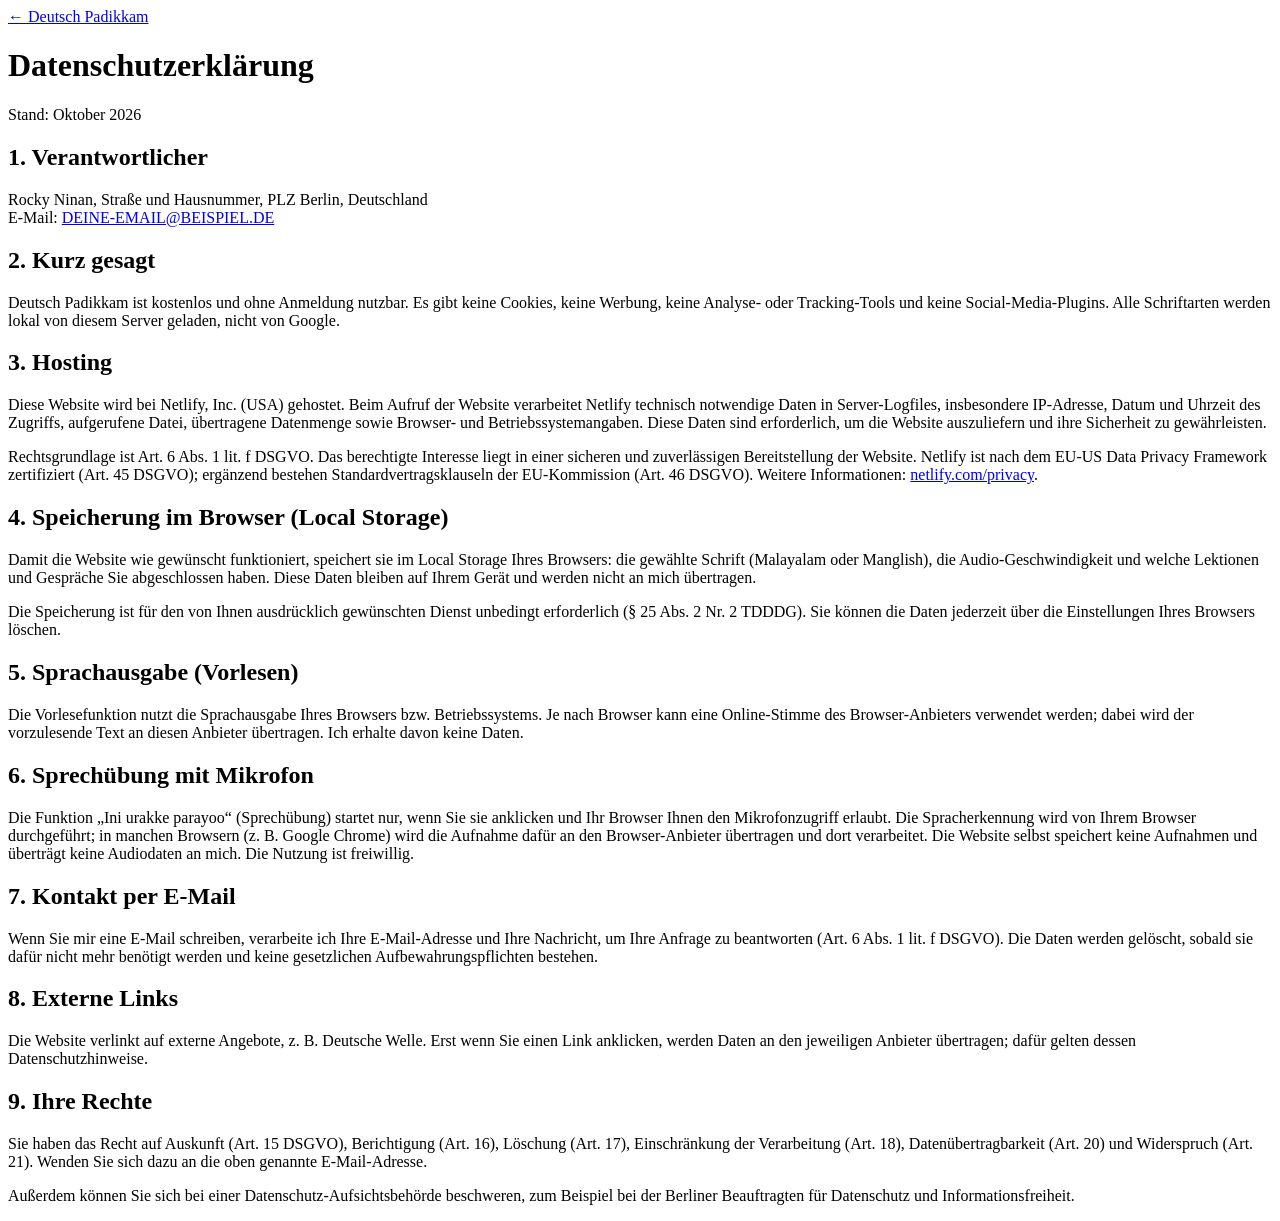
==== datenschutz.html @ d3b68c51 "Add files via upload" ====
<!DOCTYPE html>
<html lang="de">
<head>
<meta charset="utf-8">
<meta name="viewport" content="width=device-width, initial-scale=1, viewport-fit=cover">
<title>Datenschutzerklärung · Deutsch Padikkam</title>
<meta name="robots" content="noindex">
<link rel="icon" href="favicon.svg" type="image/svg+xml">
<link rel="stylesheet" href="legal.css">
</head>
<body><main>
<a class="back" href="./">← Deutsch Padikkam</a>
<h1>Datenschutzerklärung</h1>
<p class="small">Stand: Oktober 2026</p>

<h2>1. Verantwortlicher</h2>
<p>Rocky Ninan, <span class="fill">Straße und Hausnummer</span>, <span class="fill">PLZ</span> Berlin, Deutschland<br>
E-Mail: <a href="mailto:DEINE-EMAIL@BEISPIEL.DE">DEINE-EMAIL@BEISPIEL.DE</a></p>

<h2>2. Kurz gesagt</h2>
<p>Deutsch Padikkam ist kostenlos und ohne Anmeldung nutzbar. Es gibt keine Cookies, keine Werbung, keine Analyse- oder Tracking-Tools und keine Social-Media-Plugins. Alle Schriftarten werden lokal von diesem Server geladen, nicht von Google.</p>

<h2>3. Hosting</h2>
<p>Diese Website wird bei Netlify, Inc. (USA) gehostet. Beim Aufruf der Website verarbeitet Netlify technisch notwendige Daten in Server-Logfiles, insbesondere IP-Adresse, Datum und Uhrzeit des Zugriffs, aufgerufene Datei, übertragene Datenmenge sowie Browser- und Betriebssystemangaben. Diese Daten sind erforderlich, um die Website auszuliefern und ihre Sicherheit zu gewährleisten.</p>
<p>Rechtsgrundlage ist Art. 6 Abs. 1 lit. f DSGVO. Das berechtigte Interesse liegt in einer sicheren und zuverlässigen Bereitstellung der Website. Netlify ist nach dem EU-US Data Privacy Framework zertifiziert (Art. 45 DSGVO); ergänzend bestehen Standardvertragsklauseln der EU-Kommission (Art. 46 DSGVO). Weitere Informationen: <a href="https://www.netlify.com/privacy/" rel="noopener">netlify.com/privacy</a>.</p>

<h2>4. Speicherung im Browser (Local Storage)</h2>
<p>Damit die Website wie gewünscht funktioniert, speichert sie im Local Storage Ihres Browsers: die gewählte Schrift (Malayalam oder Manglish), die Audio-Geschwindigkeit und welche Lektionen und Gespräche Sie abgeschlossen haben. Diese Daten bleiben auf Ihrem Gerät und werden nicht an mich übertragen.</p>
<p>Die Speicherung ist für den von Ihnen ausdrücklich gewünschten Dienst unbedingt erforderlich (§ 25 Abs. 2 Nr. 2 TDDDG). Sie können die Daten jederzeit über die Einstellungen Ihres Browsers löschen.</p>

<h2>5. Sprachausgabe (Vorlesen)</h2>
<p>Die Vorlesefunktion nutzt die Sprachausgabe Ihres Browsers bzw. Betriebssystems. Je nach Browser kann eine Online-Stimme des Browser-Anbieters verwendet werden; dabei wird der vorzulesende Text an diesen Anbieter übertragen. Ich erhalte davon keine Daten.</p>

<h2>6. Sprechübung mit Mikrofon</h2>
<p>Die Funktion „Ini urakke parayoo“ (Sprechübung) startet nur, wenn Sie sie anklicken und Ihr Browser Ihnen den Mikrofonzugriff erlaubt. Die Spracherkennung wird von Ihrem Browser durchgeführt; in manchen Browsern (z. B. Google Chrome) wird die Aufnahme dafür an den Browser-Anbieter übertragen und dort verarbeitet. Die Website selbst speichert keine Aufnahmen und überträgt keine Audiodaten an mich. Die Nutzung ist freiwillig.</p>

<h2>7. Kontakt per E-Mail</h2>
<p>Wenn Sie mir eine E-Mail schreiben, verarbeite ich Ihre E-Mail-Adresse und Ihre Nachricht, um Ihre Anfrage zu beantworten (Art. 6 Abs. 1 lit. f DSGVO). Die Daten werden gelöscht, sobald sie dafür nicht mehr benötigt werden und keine gesetzlichen Aufbewahrungspflichten bestehen.</p>

<h2>8. Externe Links</h2>
<p>Die Website verlinkt auf externe Angebote, z. B. Deutsche Welle. Erst wenn Sie einen Link anklicken, werden Daten an den jeweiligen Anbieter übertragen; dafür gelten dessen Datenschutzhinweise.</p>

<h2>9. Ihre Rechte</h2>
<p>Sie haben das Recht auf Auskunft (Art. 15 DSGVO), Berichtigung (Art. 16), Löschung (Art. 17), Einschränkung der Verarbeitung (Art. 18), Datenübertragbarkeit (Art. 20) und Widerspruch (Art. 21). Wenden Sie sich dazu an die oben genannte E-Mail-Adresse.</p>
<p>Außerdem können Sie sich bei einer Datenschutz-Aufsichtsbehörde beschweren, zum Beispiel bei der Berliner Beauftragten für Datenschutz und Informationsfreiheit.</p>
</main></body></html>
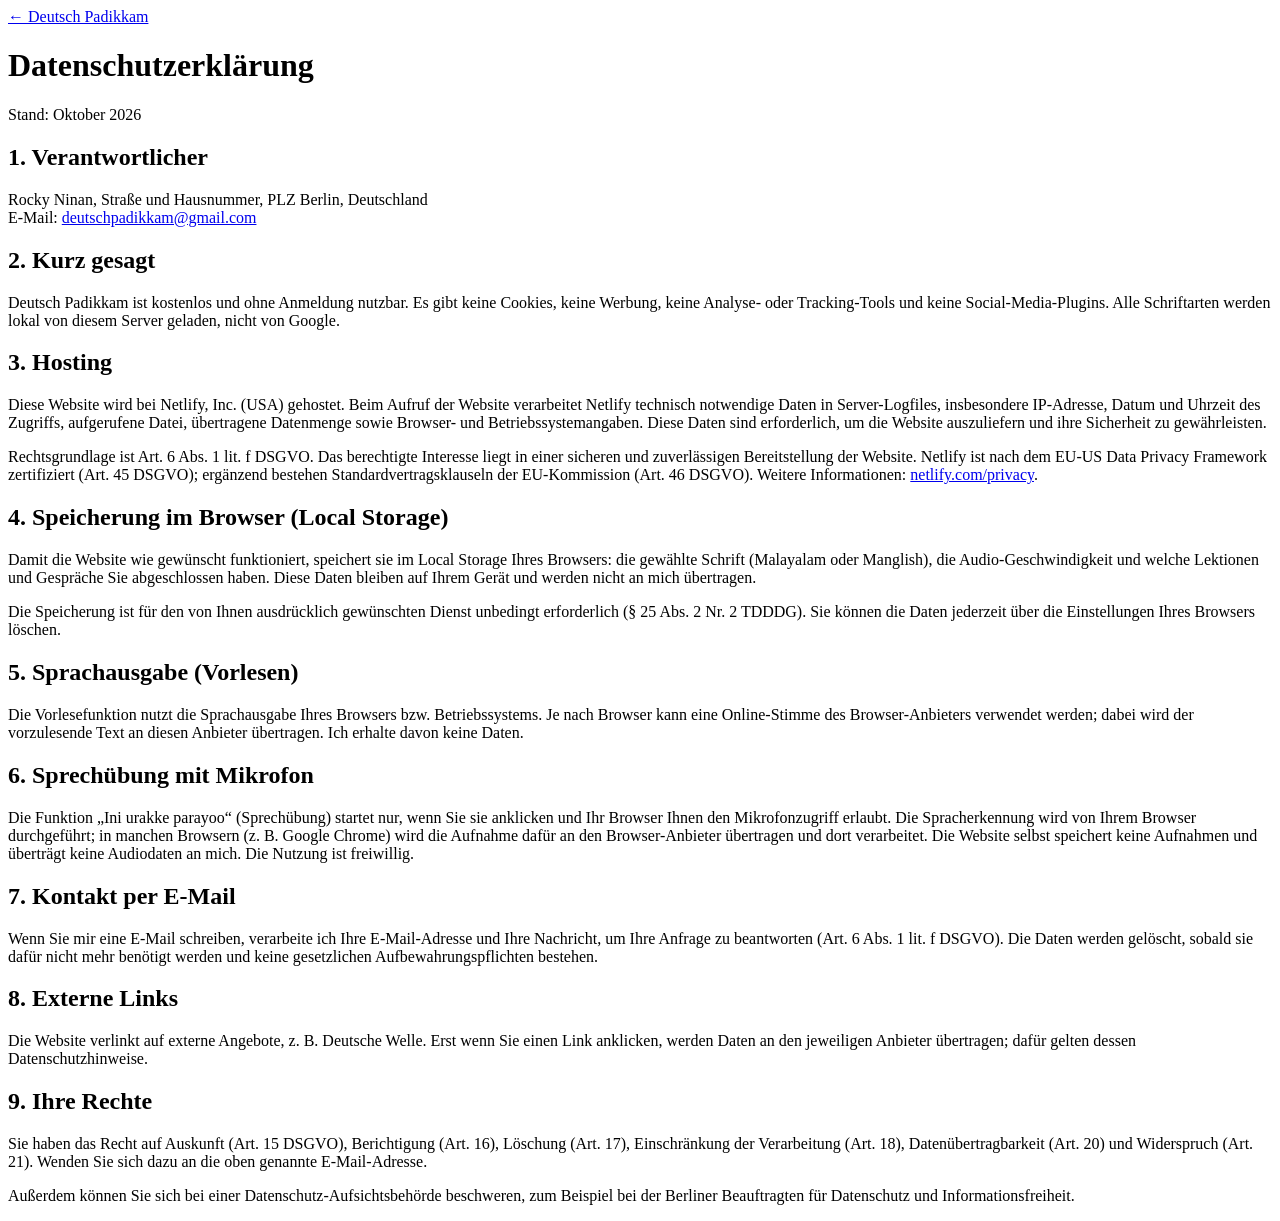
==== commit 5f341f89: "Update datenschutz.html" ====
--- a/datenschutz.html
+++ b/datenschutz.html
@@ -15,7 +15,7 @@
 
 <h2>1. Verantwortlicher</h2>
 <p>Rocky Ninan, <span class="fill">Straße und Hausnummer</span>, <span class="fill">PLZ</span> Berlin, Deutschland<br>
-E-Mail: <a href="mailto:DEINE-EMAIL@BEISPIEL.DE">DEINE-EMAIL@BEISPIEL.DE</a></p>
+E-Mail: <a href="mailto:deutschpadikkam@gmail.com">deutschpadikkam@gmail.com</a></p>
 
 <h2>2. Kurz gesagt</h2>
 <p>Deutsch Padikkam ist kostenlos und ohne Anmeldung nutzbar. Es gibt keine Cookies, keine Werbung, keine Analyse- oder Tracking-Tools und keine Social-Media-Plugins. Alle Schriftarten werden lokal von diesem Server geladen, nicht von Google.</p>
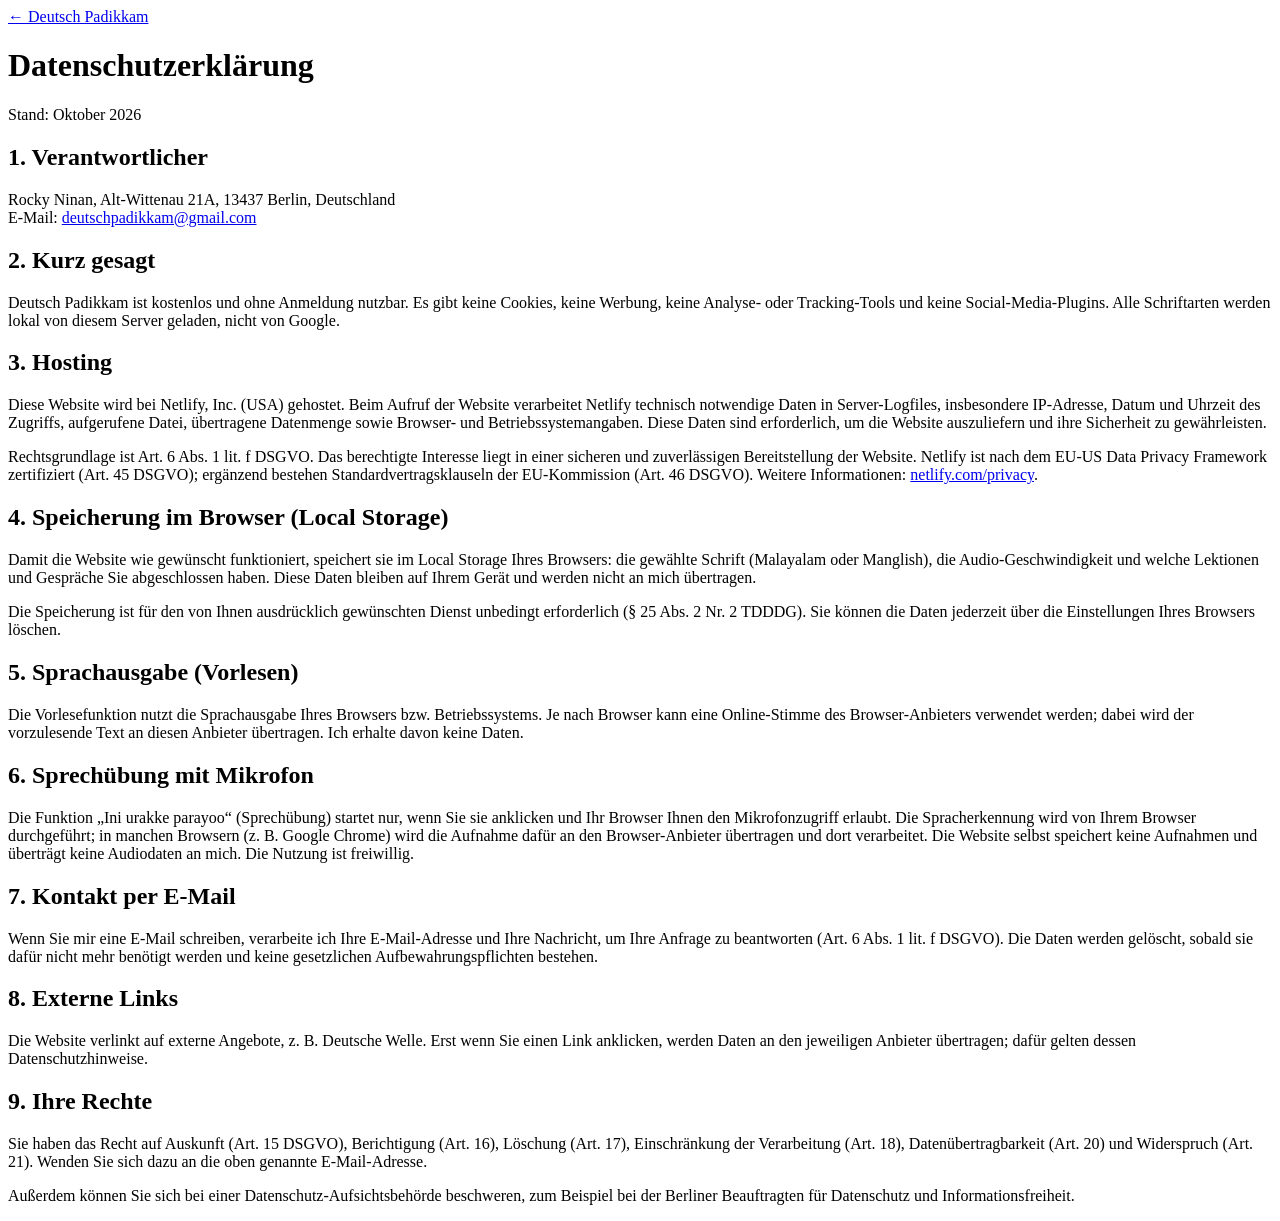
==== commit 03769693: "Update datenschutz.html" ====
--- a/datenschutz.html
+++ b/datenschutz.html
@@ -14,7 +14,7 @@
 <p class="small">Stand: Oktober 2026</p>
 
 <h2>1. Verantwortlicher</h2>
-<p>Rocky Ninan, <span class="fill">Straße und Hausnummer</span>, <span class="fill">PLZ</span> Berlin, Deutschland<br>
+<p>Rocky Ninan, <span class="fill">Alt-Wittenau 21A</span>, <span class="fill">13437</span> Berlin, Deutschland<br>
 E-Mail: <a href="mailto:deutschpadikkam@gmail.com">deutschpadikkam@gmail.com</a></p>
 
 <h2>2. Kurz gesagt</h2>
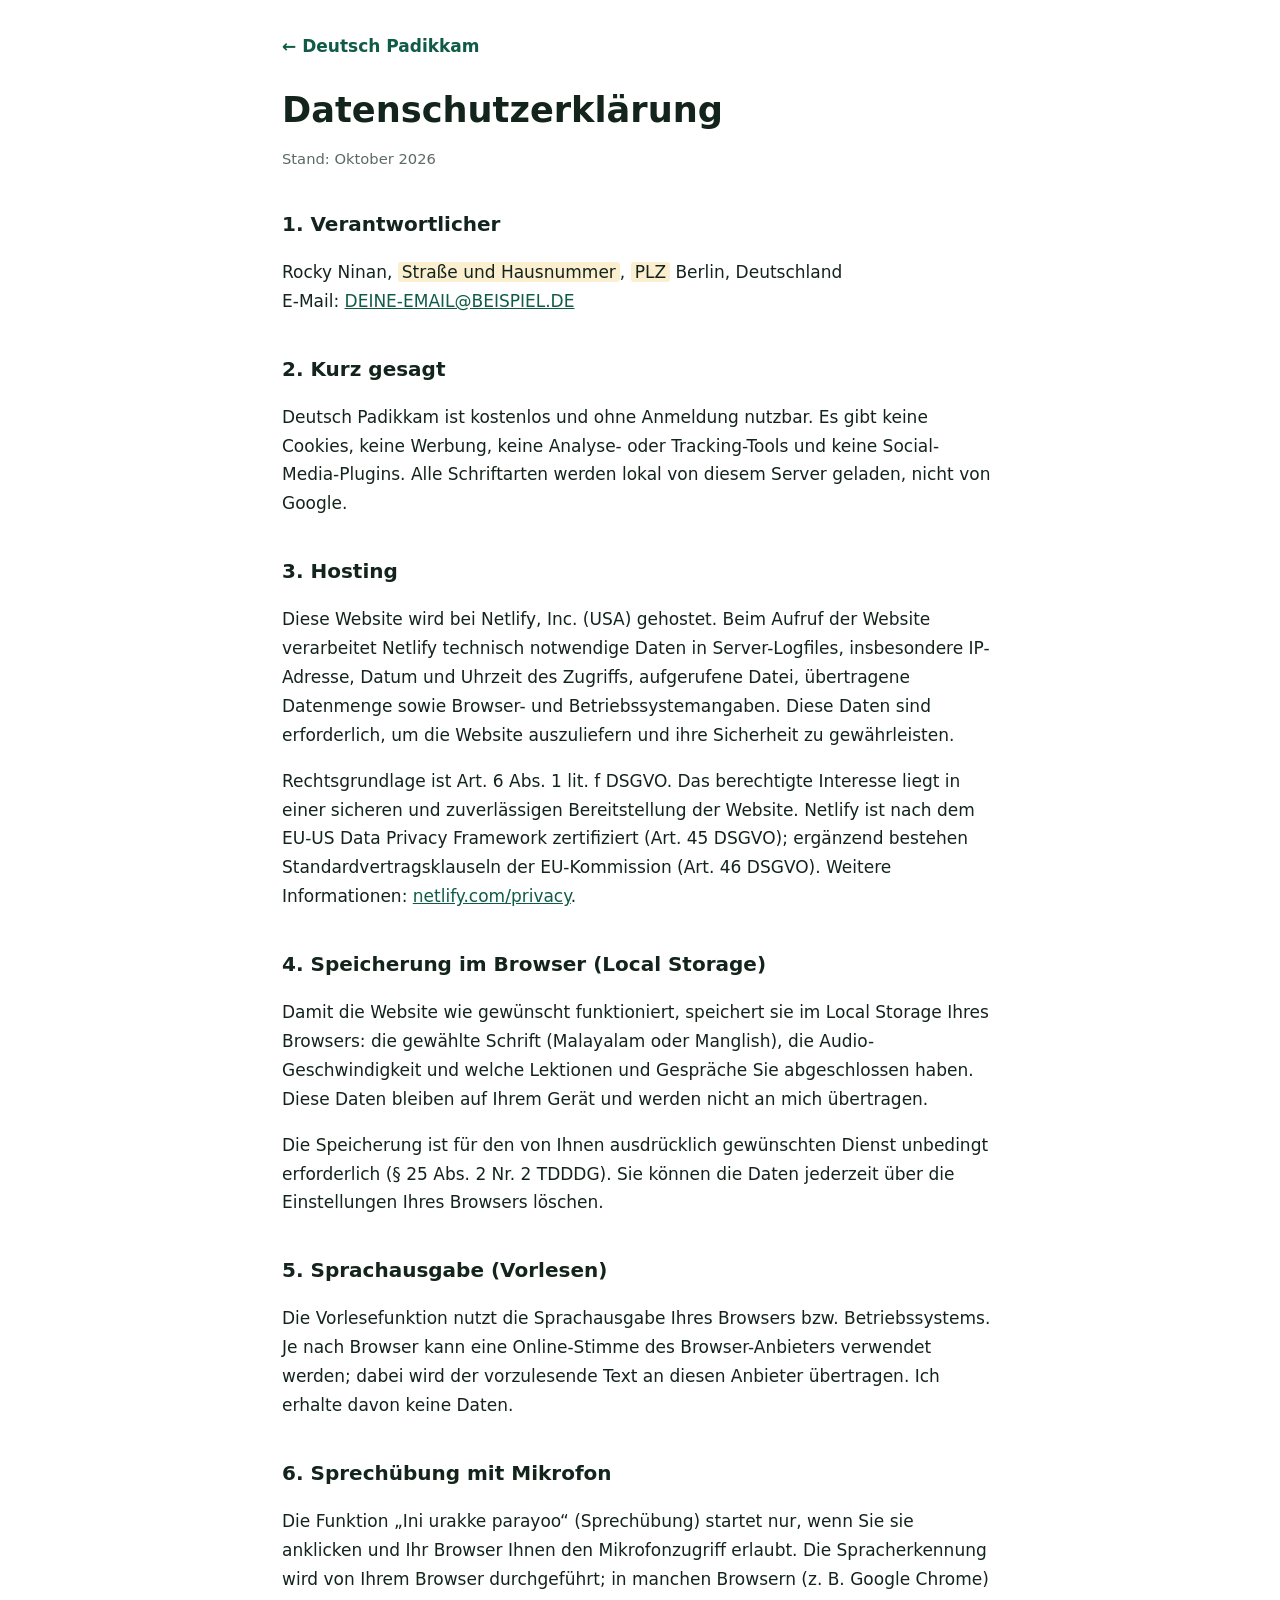
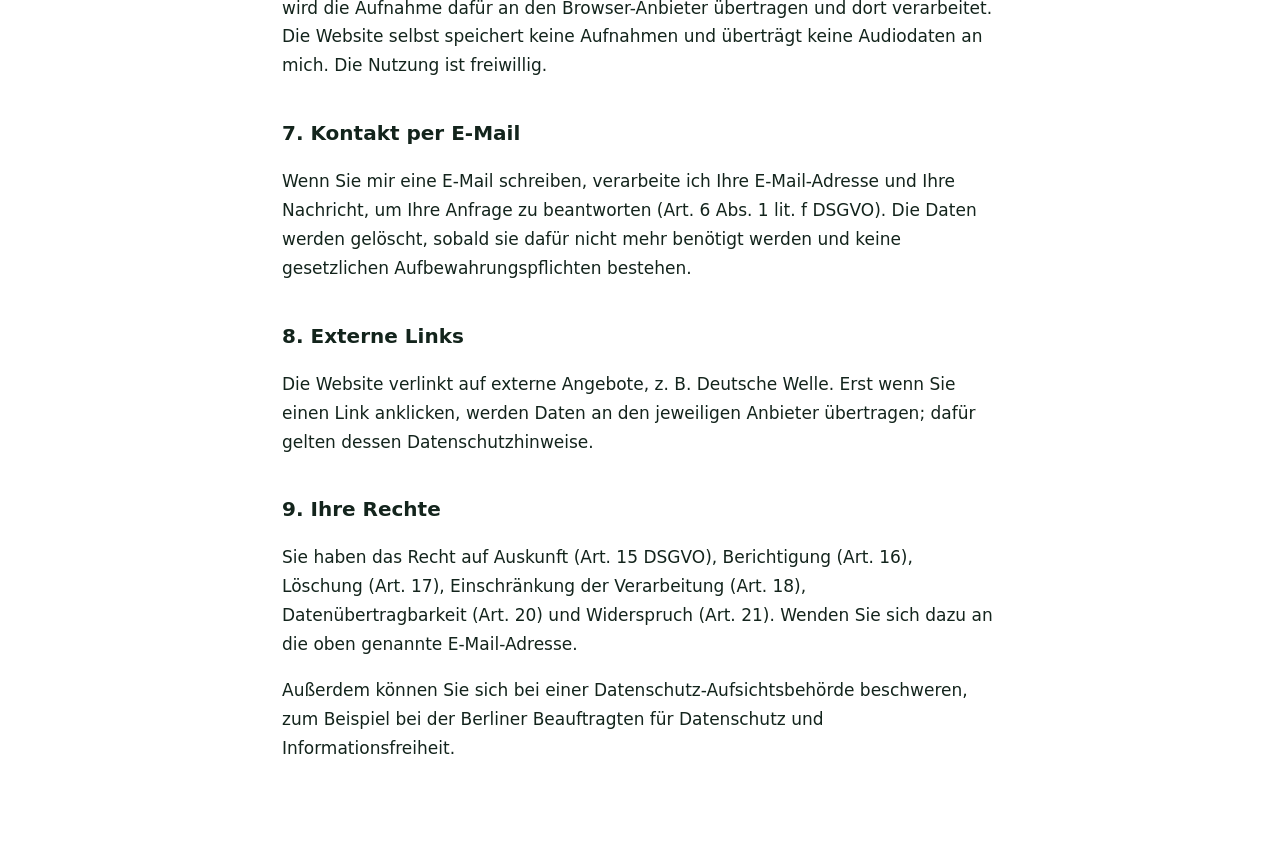
==== commit 3b3a0187: "Add files via upload" ====
--- a/datenschutz.html
+++ b/datenschutz.html
@@ -14,8 +14,8 @@
 <p class="small">Stand: Oktober 2026</p>
 
 <h2>1. Verantwortlicher</h2>
-<p>Rocky Ninan, <span class="fill">Alt-Wittenau 21A</span>, <span class="fill">13437</span> Berlin, Deutschland<br>
-E-Mail: <a href="mailto:deutschpadikkam@gmail.com">deutschpadikkam@gmail.com</a></p>
+<p>Rocky Ninan, <span class="fill">Straße und Hausnummer</span>, <span class="fill">PLZ</span> Berlin, Deutschland<br>
+E-Mail: <a href="mailto:DEINE-EMAIL@BEISPIEL.DE">DEINE-EMAIL@BEISPIEL.DE</a></p>
 
 <h2>2. Kurz gesagt</h2>
 <p>Deutsch Padikkam ist kostenlos und ohne Anmeldung nutzbar. Es gibt keine Cookies, keine Werbung, keine Analyse- oder Tracking-Tools und keine Social-Media-Plugins. Alle Schriftarten werden lokal von diesem Server geladen, nicht von Google.</p>
--- a/legal.css
+++ b/legal.css
@@ -0,0 +1,16 @@
+@font-face{font-family:'Manjari';font-style:normal;font-display:swap;font-weight:400;src:url(fonts/manjari-latin-400-normal.woff2) format('woff2')}
+@font-face{font-family:'Manjari';font-style:normal;font-display:swap;font-weight:700;src:url(fonts/manjari-latin-700-normal.woff2) format('woff2')}
+:root{--bg:#fff;--ink:#13241C;--muted:#5B6B63;--line:#DFE6E1;--green:#0F5B46;--mark:#FBEFD0;color-scheme:light;box-sizing:border-box;padding-top:env(safe-area-inset-top,0px);padding-bottom:env(safe-area-inset-bottom,0px)}
+@media (prefers-color-scheme:dark){:root:not([data-theme="light"]){--bg:#0E1713;--ink:#E8EEEA;--muted:#9FB0A7;--line:#25342D;--green:#3FA584;--mark:#3A2F14;color-scheme:dark}}
+:root[data-theme="dark"]{--bg:#0E1713;--ink:#E8EEEA;--muted:#9FB0A7;--line:#25342D;--green:#3FA584;--mark:#3A2F14;color-scheme:dark}
+*,*::before,*::after{box-sizing:inherit}
+body{margin:0;background:var(--bg);color:var(--ink);font-family:Manjari,system-ui,sans-serif;font-size:1.0625rem;line-height:1.7}
+main{max-width:760px;margin:0 auto;padding:32px 22px 64px}
+a{color:var(--green)}
+h1{font-size:2.2rem;line-height:1.2;margin:28px 0 8px}
+h2{font-size:1.25rem;margin:36px 0 6px}
+p,li{max-width:42em}
+.back{font-weight:700;text-decoration:none}
+.fill{background:var(--mark);padding:0 4px;border-radius:3px}
+.small{color:var(--muted);font-size:.92rem}
+hr{border:0;border-top:1px solid var(--line);margin:32px 0}
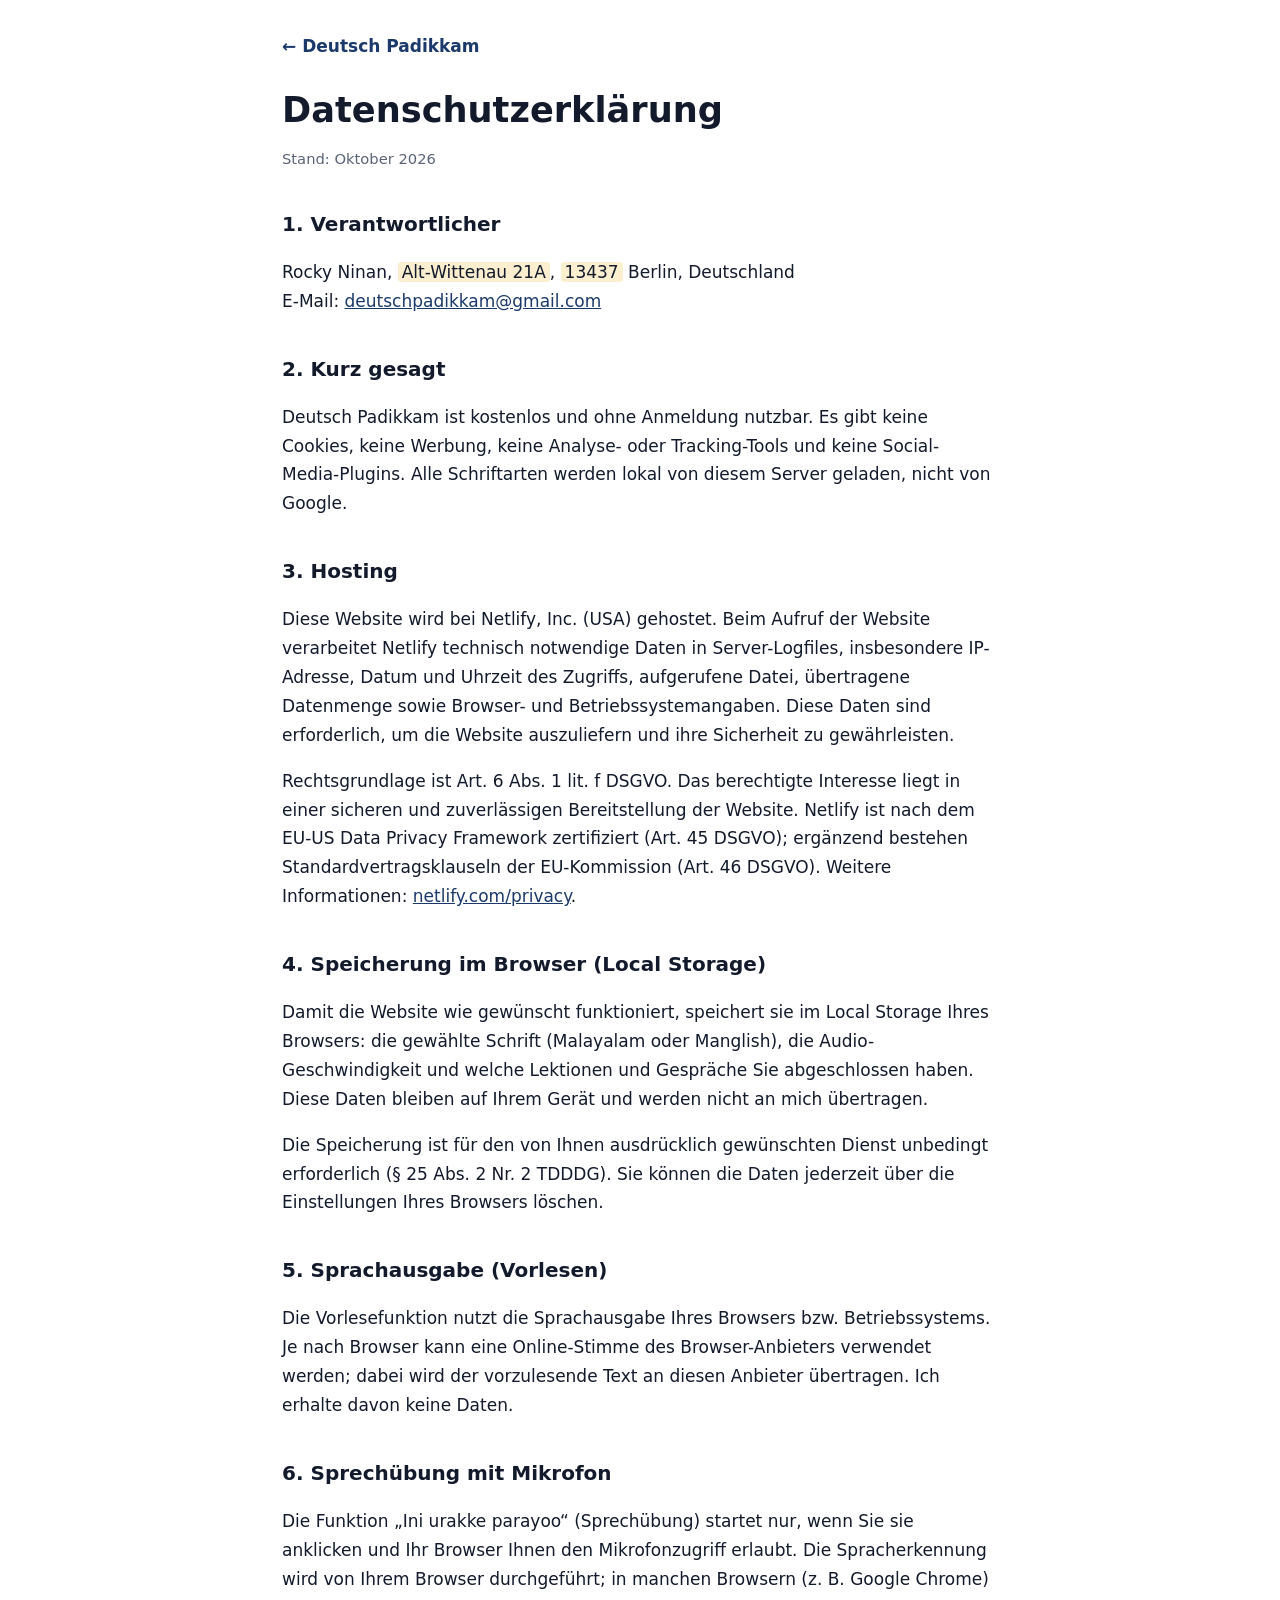
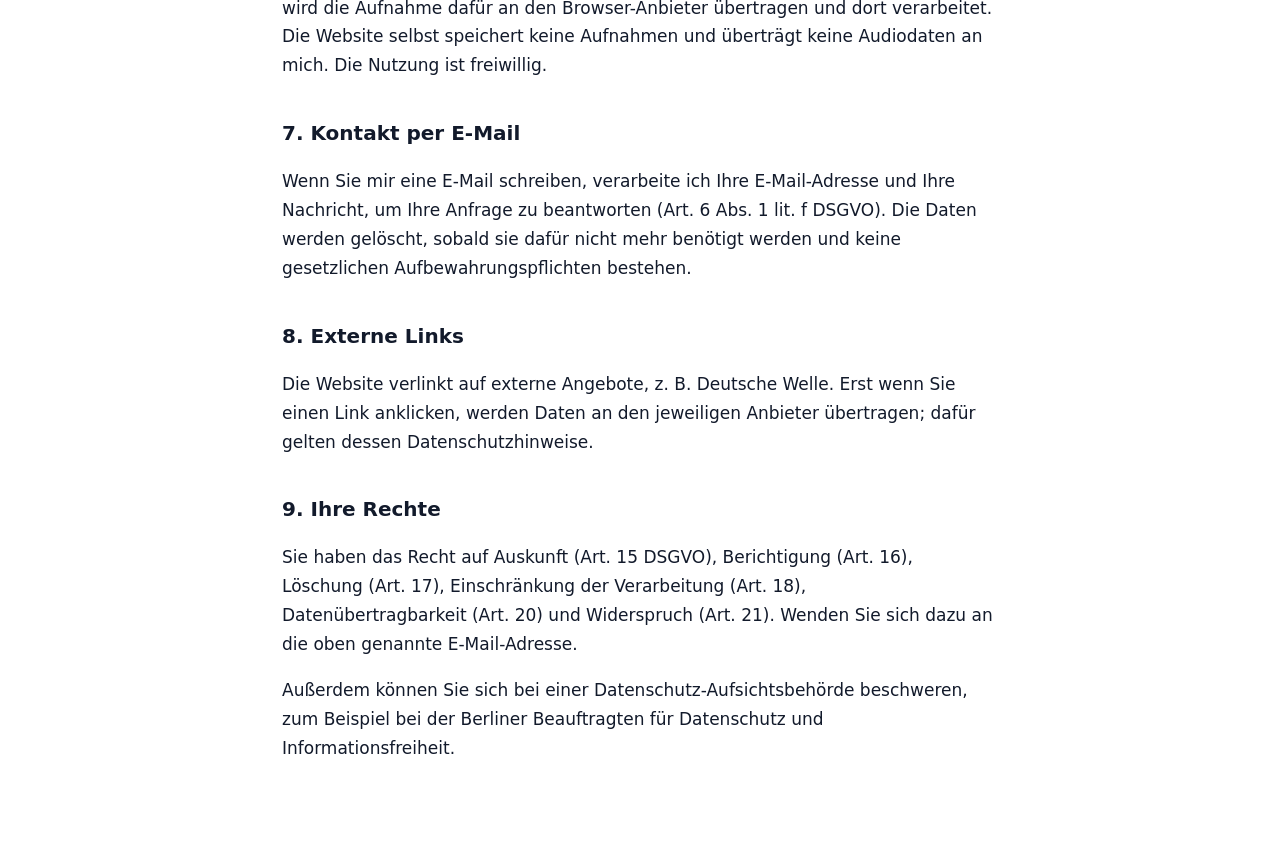
==== commit b68b5881: "Update datenschutz.html" ====
--- a/datenschutz.html
+++ b/datenschutz.html
@@ -14,8 +14,8 @@
 <p class="small">Stand: Oktober 2026</p>
 
 <h2>1. Verantwortlicher</h2>
-<p>Rocky Ninan, <span class="fill">Straße und Hausnummer</span>, <span class="fill">PLZ</span> Berlin, Deutschland<br>
-E-Mail: <a href="mailto:DEINE-EMAIL@BEISPIEL.DE">DEINE-EMAIL@BEISPIEL.DE</a></p>
+<p>Rocky Ninan, <span class="fill">Alt-Wittenau 21A</span>, <span class="fill">13437</span> Berlin, Deutschland<br>
+E-Mail: <a href="mailto:deutschpadikkam@gmail.com">deutschpadikkam@gmail.com</a></p>
 
 <h2>2. Kurz gesagt</h2>
 <p>Deutsch Padikkam ist kostenlos und ohne Anmeldung nutzbar. Es gibt keine Cookies, keine Werbung, keine Analyse- oder Tracking-Tools und keine Social-Media-Plugins. Alle Schriftarten werden lokal von diesem Server geladen, nicht von Google.</p>
--- a/legal.css
+++ b/legal.css
@@ -1,8 +1,8 @@
 @font-face{font-family:'Manjari';font-style:normal;font-display:swap;font-weight:400;src:url(fonts/manjari-latin-400-normal.woff2) format('woff2')}
 @font-face{font-family:'Manjari';font-style:normal;font-display:swap;font-weight:700;src:url(fonts/manjari-latin-700-normal.woff2) format('woff2')}
-:root{--bg:#fff;--ink:#13241C;--muted:#5B6B63;--line:#DFE6E1;--green:#0F5B46;--mark:#FBEFD0;color-scheme:light;box-sizing:border-box;padding-top:env(safe-area-inset-top,0px);padding-bottom:env(safe-area-inset-bottom,0px)}
-@media (prefers-color-scheme:dark){:root:not([data-theme="light"]){--bg:#0E1713;--ink:#E8EEEA;--muted:#9FB0A7;--line:#25342D;--green:#3FA584;--mark:#3A2F14;color-scheme:dark}}
-:root[data-theme="dark"]{--bg:#0E1713;--ink:#E8EEEA;--muted:#9FB0A7;--line:#25342D;--green:#3FA584;--mark:#3A2F14;color-scheme:dark}
+:root{--bg:#fff;--ink:#121A2B;--muted:#5A6478;--line:#DCE2EC;--green:#1B3A6B;--mark:#FBEFD0;color-scheme:light;box-sizing:border-box;padding-top:env(safe-area-inset-top,0px);padding-bottom:env(safe-area-inset-bottom,0px)}
+@media (prefers-color-scheme:dark){:root:not([data-theme="light"]){--bg:#0C1220;--ink:#E8ECF4;--muted:#9EA9BF;--line:#24304A;--green:#7FA6EE;--mark:#3A2F14;color-scheme:dark}}
+:root[data-theme="dark"]{--bg:#0C1220;--ink:#E8ECF4;--muted:#9EA9BF;--line:#24304A;--green:#7FA6EE;--mark:#3A2F14;color-scheme:dark}
 *,*::before,*::after{box-sizing:inherit}
 body{margin:0;background:var(--bg);color:var(--ink);font-family:Manjari,system-ui,sans-serif;font-size:1.0625rem;line-height:1.7}
 main{max-width:760px;margin:0 auto;padding:32px 22px 64px}
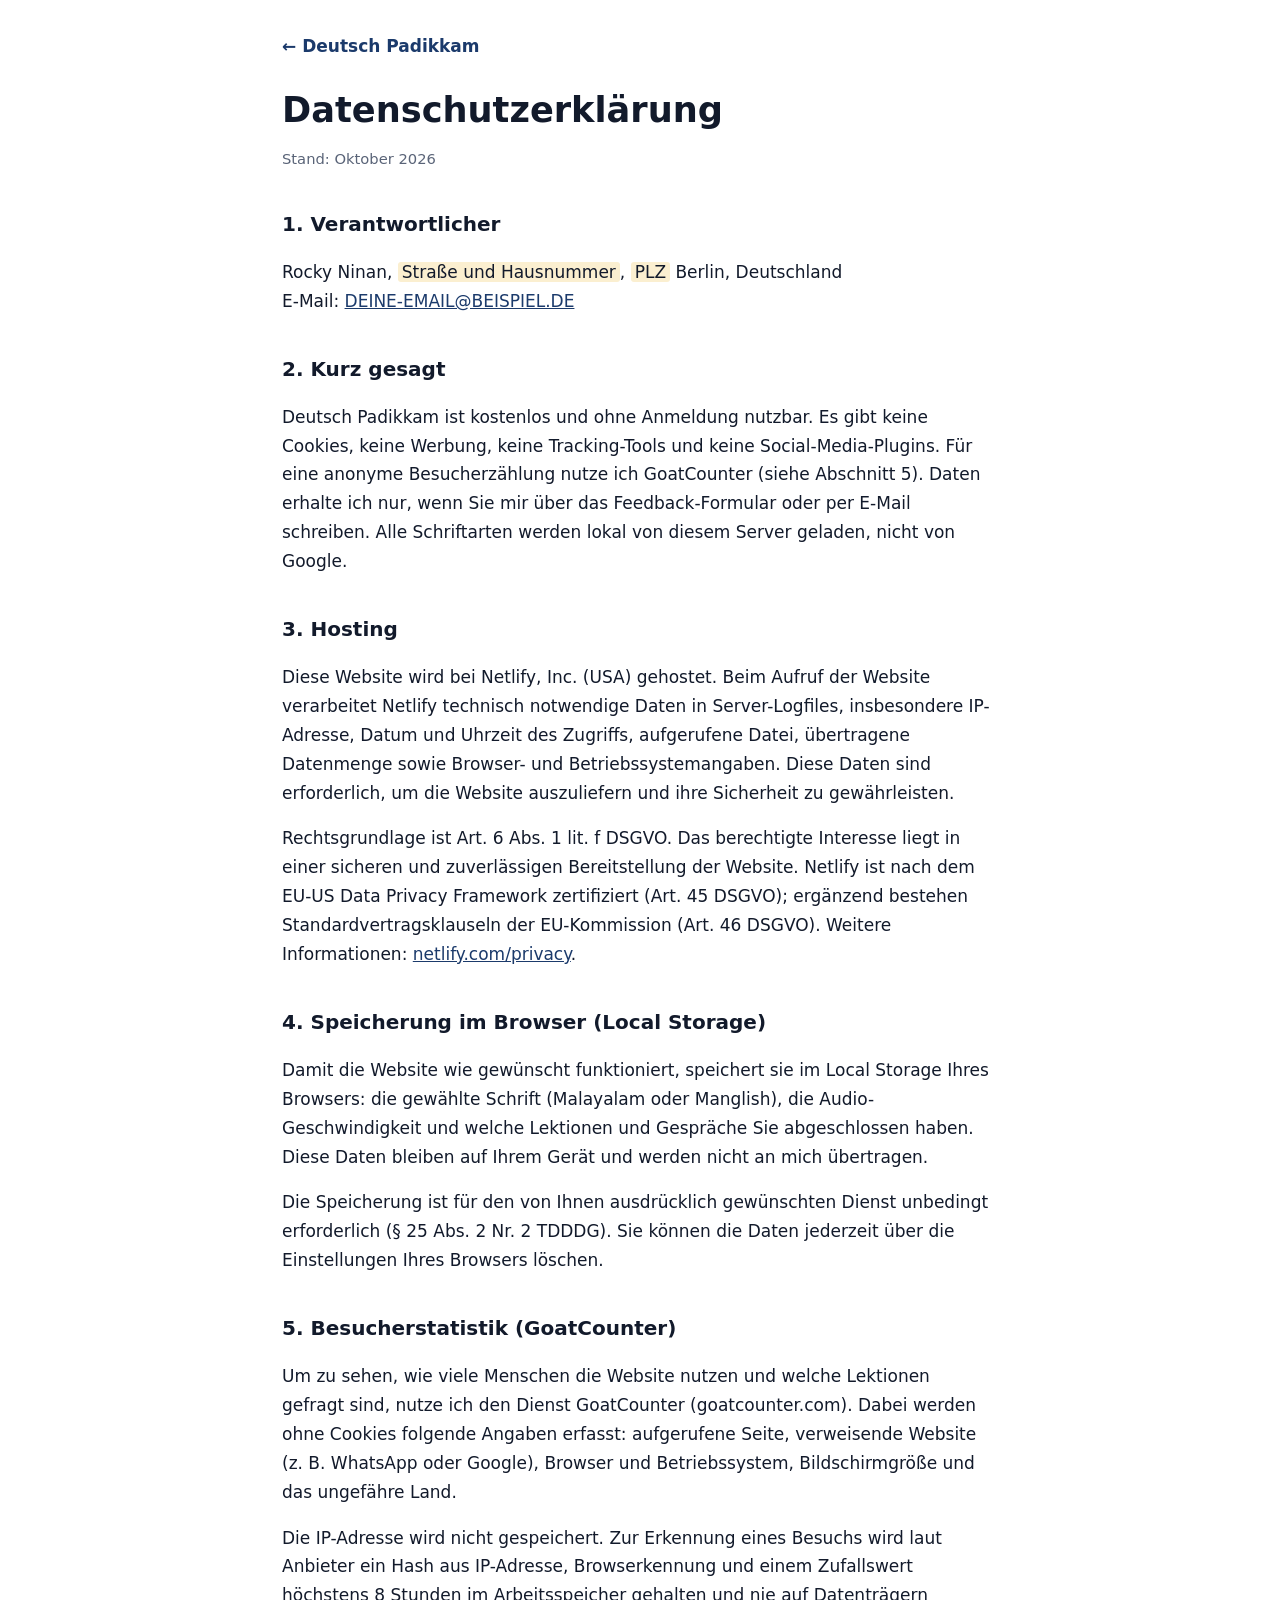
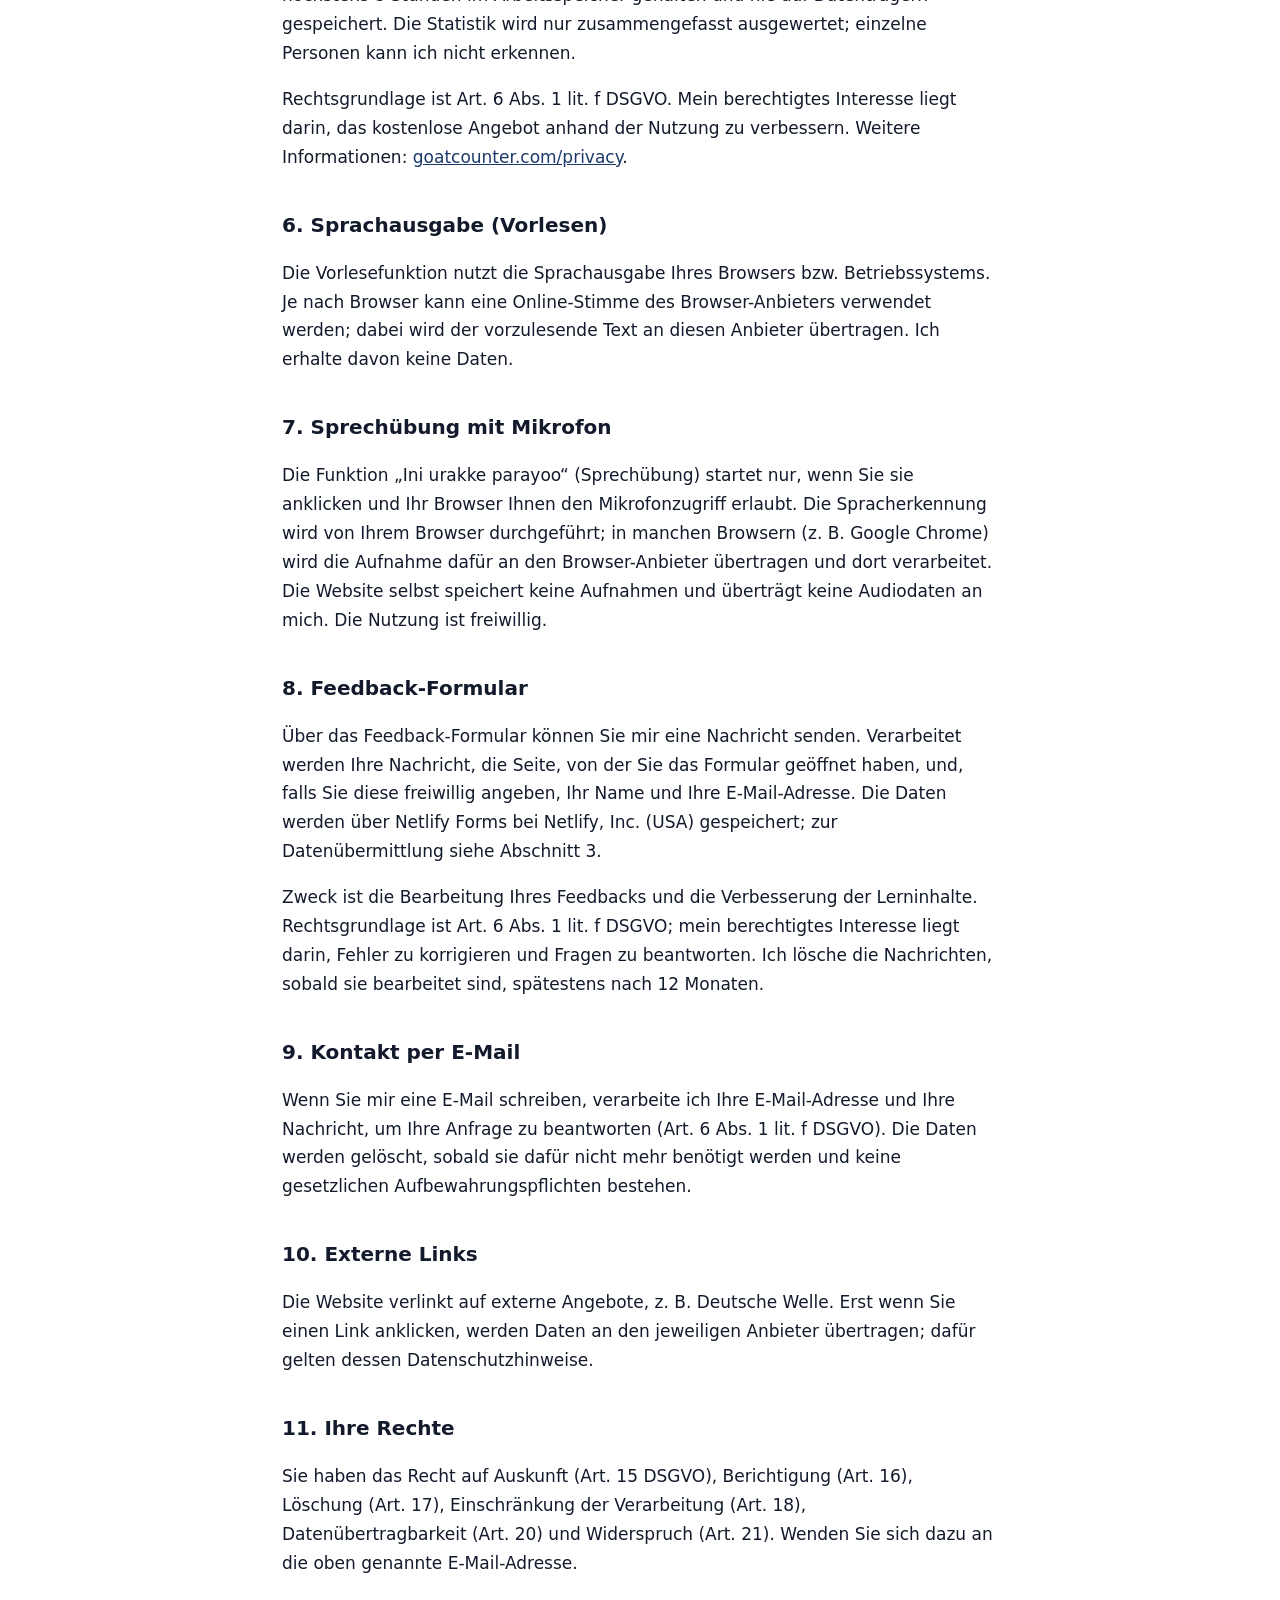
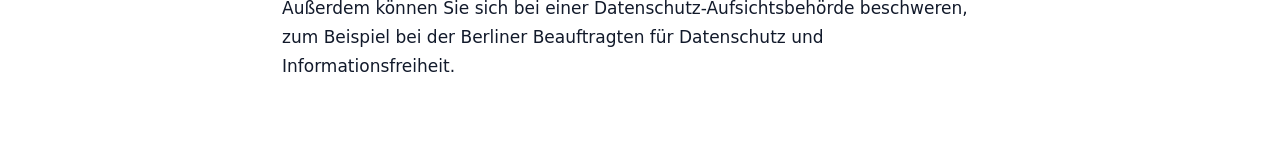
==== commit 99f30f0d: "Add files via upload" ====
--- a/datenschutz.html
+++ b/datenschutz.html
@@ -14,11 +14,11 @@
 <p class="small">Stand: Oktober 2026</p>
 
 <h2>1. Verantwortlicher</h2>
-<p>Rocky Ninan, <span class="fill">Alt-Wittenau 21A</span>, <span class="fill">13437</span> Berlin, Deutschland<br>
-E-Mail: <a href="mailto:deutschpadikkam@gmail.com">deutschpadikkam@gmail.com</a></p>
+<p>Rocky Ninan, <span class="fill">Straße und Hausnummer</span>, <span class="fill">PLZ</span> Berlin, Deutschland<br>
+E-Mail: <a href="mailto:DEINE-EMAIL@BEISPIEL.DE">DEINE-EMAIL@BEISPIEL.DE</a></p>
 
 <h2>2. Kurz gesagt</h2>
-<p>Deutsch Padikkam ist kostenlos und ohne Anmeldung nutzbar. Es gibt keine Cookies, keine Werbung, keine Analyse- oder Tracking-Tools und keine Social-Media-Plugins. Alle Schriftarten werden lokal von diesem Server geladen, nicht von Google.</p>
+<p>Deutsch Padikkam ist kostenlos und ohne Anmeldung nutzbar. Es gibt keine Cookies, keine Werbung, keine Tracking-Tools und keine Social-Media-Plugins. Für eine anonyme Besucherzählung nutze ich GoatCounter (siehe Abschnitt 5). Daten erhalte ich nur, wenn Sie mir über das Feedback-Formular oder per E-Mail schreiben. Alle Schriftarten werden lokal von diesem Server geladen, nicht von Google.</p>
 
 <h2>3. Hosting</h2>
 <p>Diese Website wird bei Netlify, Inc. (USA) gehostet. Beim Aufruf der Website verarbeitet Netlify technisch notwendige Daten in Server-Logfiles, insbesondere IP-Adresse, Datum und Uhrzeit des Zugriffs, aufgerufene Datei, übertragene Datenmenge sowie Browser- und Betriebssystemangaben. Diese Daten sind erforderlich, um die Website auszuliefern und ihre Sicherheit zu gewährleisten.</p>
@@ -28,19 +28,28 @@
 <p>Damit die Website wie gewünscht funktioniert, speichert sie im Local Storage Ihres Browsers: die gewählte Schrift (Malayalam oder Manglish), die Audio-Geschwindigkeit und welche Lektionen und Gespräche Sie abgeschlossen haben. Diese Daten bleiben auf Ihrem Gerät und werden nicht an mich übertragen.</p>
 <p>Die Speicherung ist für den von Ihnen ausdrücklich gewünschten Dienst unbedingt erforderlich (§ 25 Abs. 2 Nr. 2 TDDDG). Sie können die Daten jederzeit über die Einstellungen Ihres Browsers löschen.</p>
 
-<h2>5. Sprachausgabe (Vorlesen)</h2>
+<h2>5. Besucherstatistik (GoatCounter)</h2>
+<p>Um zu sehen, wie viele Menschen die Website nutzen und welche Lektionen gefragt sind, nutze ich den Dienst GoatCounter (goatcounter.com). Dabei werden ohne Cookies folgende Angaben erfasst: aufgerufene Seite, verweisende Website (z. B. WhatsApp oder Google), Browser und Betriebssystem, Bildschirmgröße und das ungefähre Land.</p>
+<p>Die IP-Adresse wird nicht gespeichert. Zur Erkennung eines Besuchs wird laut Anbieter ein Hash aus IP-Adresse, Browserkennung und einem Zufallswert höchstens 8 Stunden im Arbeitsspeicher gehalten und nie auf Datenträgern gespeichert. Die Statistik wird nur zusammengefasst ausgewertet; einzelne Personen kann ich nicht erkennen.</p>
+<p>Rechtsgrundlage ist Art. 6 Abs. 1 lit. f DSGVO. Mein berechtigtes Interesse liegt darin, das kostenlose Angebot anhand der Nutzung zu verbessern. Weitere Informationen: <a href="https://goatcounter.com/privacy" rel="noopener">goatcounter.com/privacy</a>.</p>
+
+<h2>6. Sprachausgabe (Vorlesen)</h2>
 <p>Die Vorlesefunktion nutzt die Sprachausgabe Ihres Browsers bzw. Betriebssystems. Je nach Browser kann eine Online-Stimme des Browser-Anbieters verwendet werden; dabei wird der vorzulesende Text an diesen Anbieter übertragen. Ich erhalte davon keine Daten.</p>
 
-<h2>6. Sprechübung mit Mikrofon</h2>
+<h2>7. Sprechübung mit Mikrofon</h2>
 <p>Die Funktion „Ini urakke parayoo“ (Sprechübung) startet nur, wenn Sie sie anklicken und Ihr Browser Ihnen den Mikrofonzugriff erlaubt. Die Spracherkennung wird von Ihrem Browser durchgeführt; in manchen Browsern (z. B. Google Chrome) wird die Aufnahme dafür an den Browser-Anbieter übertragen und dort verarbeitet. Die Website selbst speichert keine Aufnahmen und überträgt keine Audiodaten an mich. Die Nutzung ist freiwillig.</p>
 
-<h2>7. Kontakt per E-Mail</h2>
+<h2>8. Feedback-Formular</h2>
+<p>Über das Feedback-Formular können Sie mir eine Nachricht senden. Verarbeitet werden Ihre Nachricht, die Seite, von der Sie das Formular geöffnet haben, und, falls Sie diese freiwillig angeben, Ihr Name und Ihre E-Mail-Adresse. Die Daten werden über Netlify Forms bei Netlify, Inc. (USA) gespeichert; zur Datenübermittlung siehe Abschnitt 3.</p>
+<p>Zweck ist die Bearbeitung Ihres Feedbacks und die Verbesserung der Lerninhalte. Rechtsgrundlage ist Art. 6 Abs. 1 lit. f DSGVO; mein berechtigtes Interesse liegt darin, Fehler zu korrigieren und Fragen zu beantworten. Ich lösche die Nachrichten, sobald sie bearbeitet sind, spätestens nach 12 Monaten.</p>
+
+<h2>9. Kontakt per E-Mail</h2>
 <p>Wenn Sie mir eine E-Mail schreiben, verarbeite ich Ihre E-Mail-Adresse und Ihre Nachricht, um Ihre Anfrage zu beantworten (Art. 6 Abs. 1 lit. f DSGVO). Die Daten werden gelöscht, sobald sie dafür nicht mehr benötigt werden und keine gesetzlichen Aufbewahrungspflichten bestehen.</p>
 
-<h2>8. Externe Links</h2>
+<h2>10. Externe Links</h2>
 <p>Die Website verlinkt auf externe Angebote, z. B. Deutsche Welle. Erst wenn Sie einen Link anklicken, werden Daten an den jeweiligen Anbieter übertragen; dafür gelten dessen Datenschutzhinweise.</p>
 
-<h2>9. Ihre Rechte</h2>
+<h2>11. Ihre Rechte</h2>
 <p>Sie haben das Recht auf Auskunft (Art. 15 DSGVO), Berichtigung (Art. 16), Löschung (Art. 17), Einschränkung der Verarbeitung (Art. 18), Datenübertragbarkeit (Art. 20) und Widerspruch (Art. 21). Wenden Sie sich dazu an die oben genannte E-Mail-Adresse.</p>
 <p>Außerdem können Sie sich bei einer Datenschutz-Aufsichtsbehörde beschweren, zum Beispiel bei der Berliner Beauftragten für Datenschutz und Informationsfreiheit.</p>
 </main></body></html>
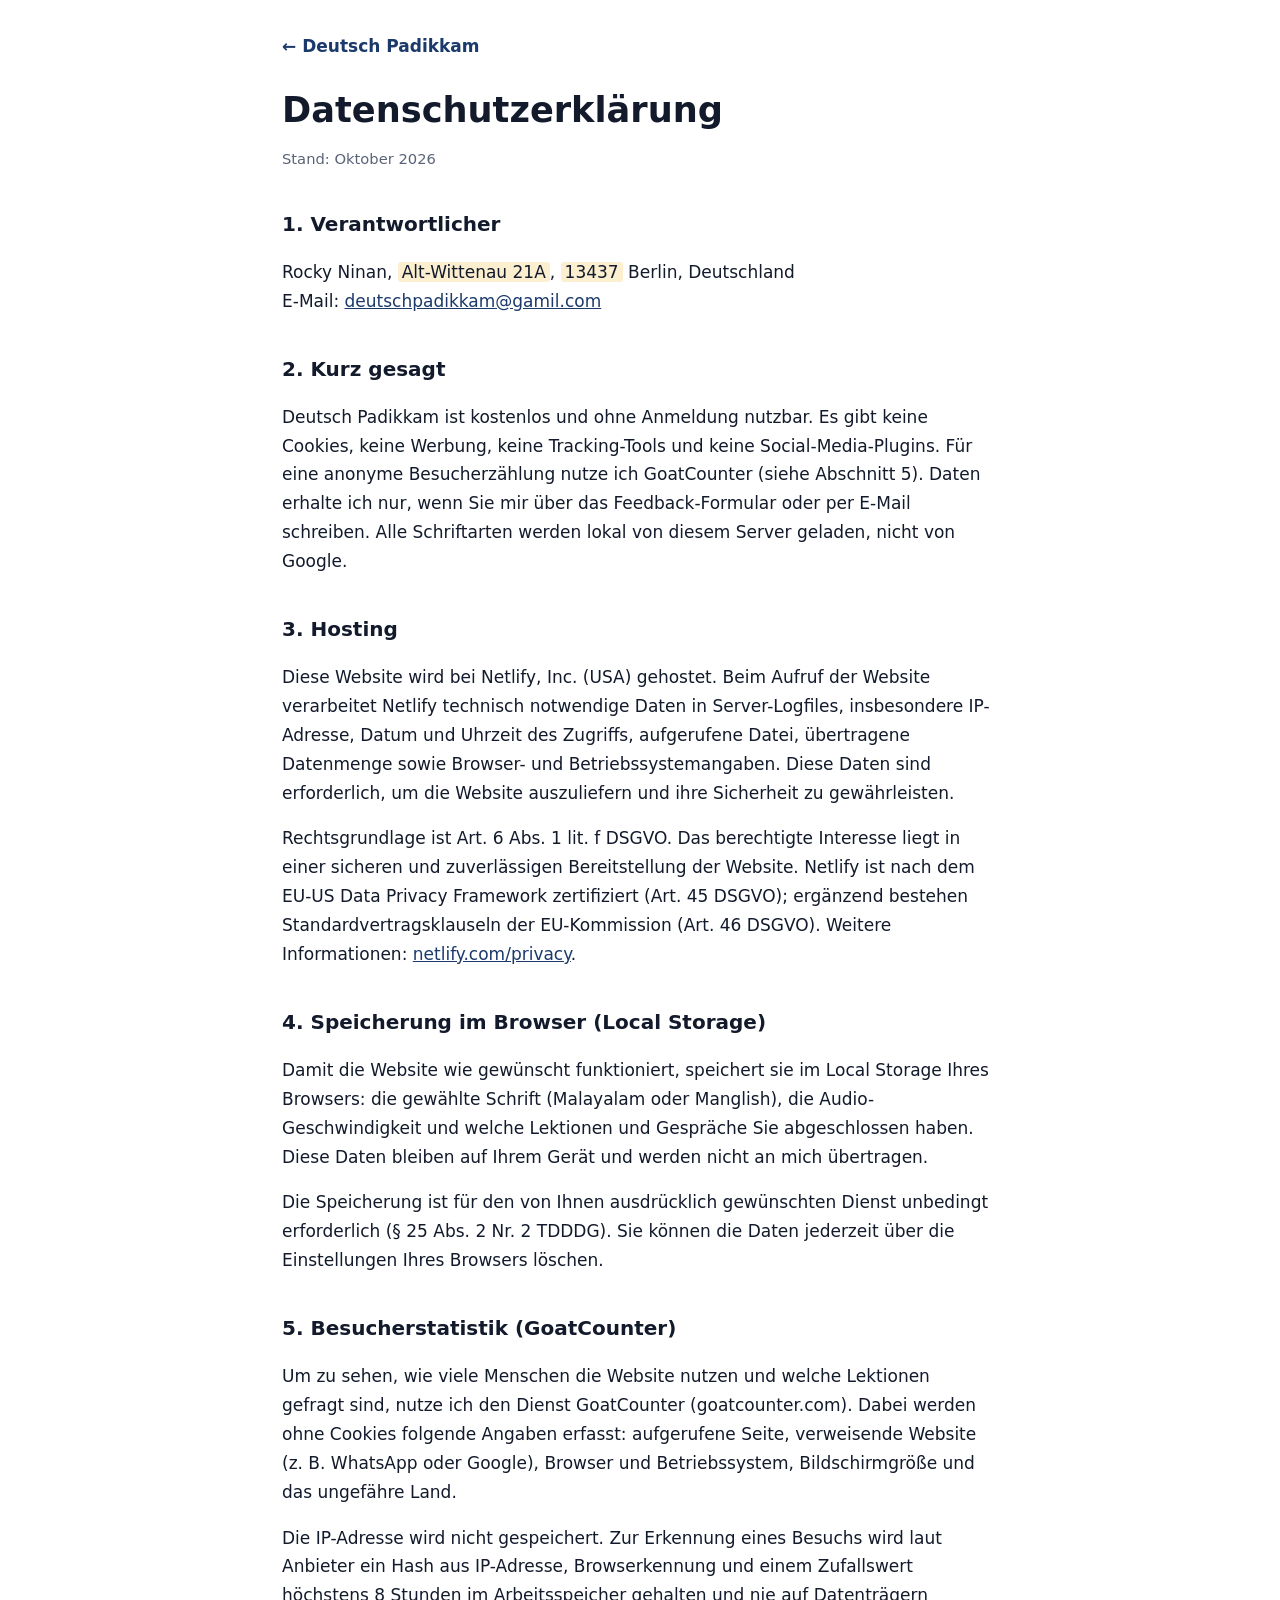
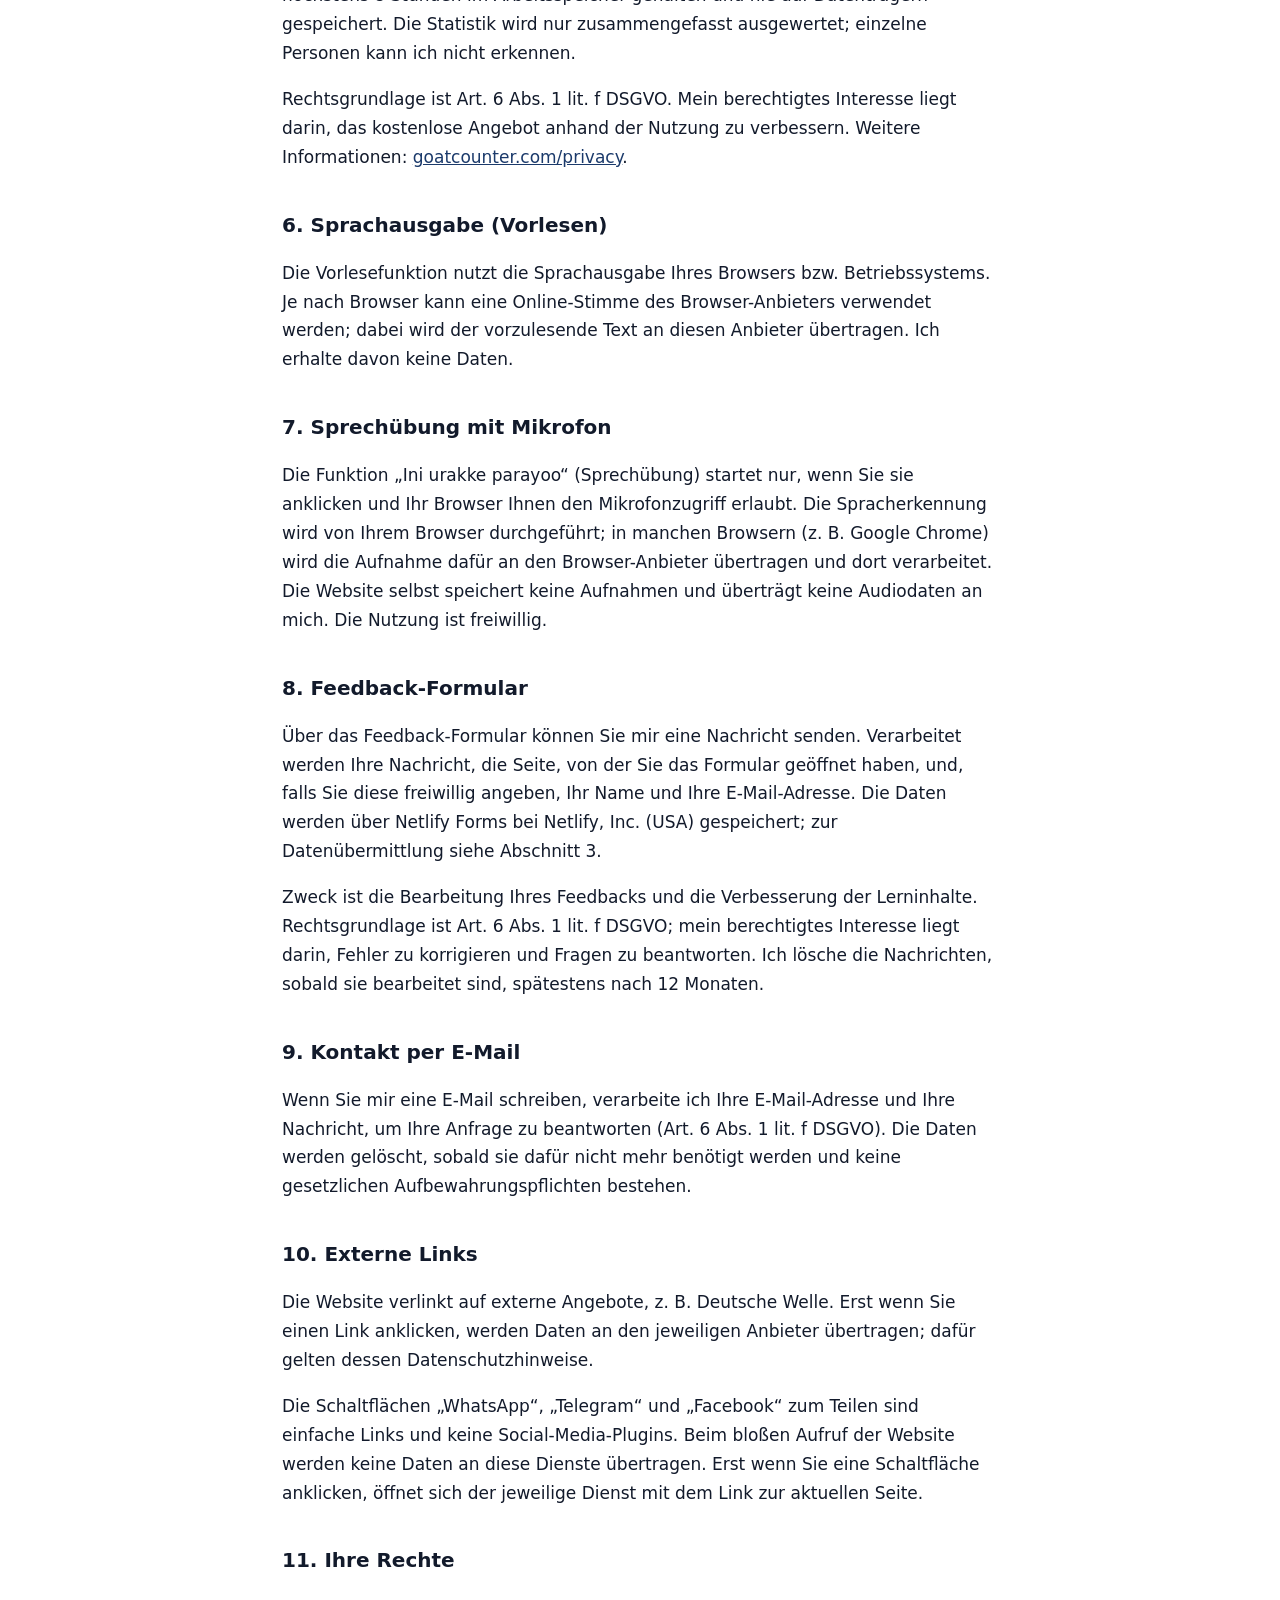
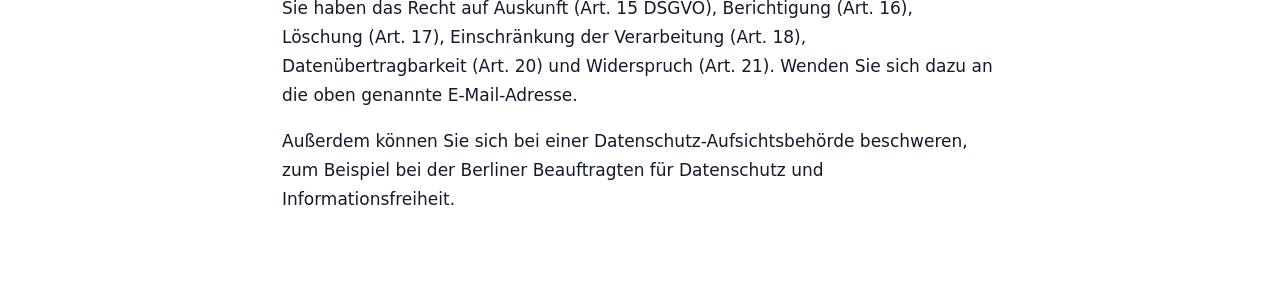
==== commit cb5a4652: "Add files via upload" ====
--- a/datenschutz.html
+++ b/datenschutz.html
@@ -14,8 +14,8 @@
 <p class="small">Stand: Oktober 2026</p>
 
 <h2>1. Verantwortlicher</h2>
-<p>Rocky Ninan, <span class="fill">Straße und Hausnummer</span>, <span class="fill">PLZ</span> Berlin, Deutschland<br>
-E-Mail: <a href="mailto:DEINE-EMAIL@BEISPIEL.DE">DEINE-EMAIL@BEISPIEL.DE</a></p>
+<p>Rocky Ninan, <span class="fill">Alt-Wittenau 21A</span>, <span class="fill">13437</span> Berlin, Deutschland<br>
+E-Mail: <a href="mailto:deutschpadikkam@gamil.com">deutschpadikkam@gamil.com</a></p>
 
 <h2>2. Kurz gesagt</h2>
 <p>Deutsch Padikkam ist kostenlos und ohne Anmeldung nutzbar. Es gibt keine Cookies, keine Werbung, keine Tracking-Tools und keine Social-Media-Plugins. Für eine anonyme Besucherzählung nutze ich GoatCounter (siehe Abschnitt 5). Daten erhalte ich nur, wenn Sie mir über das Feedback-Formular oder per E-Mail schreiben. Alle Schriftarten werden lokal von diesem Server geladen, nicht von Google.</p>
@@ -48,6 +48,7 @@
 
 <h2>10. Externe Links</h2>
 <p>Die Website verlinkt auf externe Angebote, z. B. Deutsche Welle. Erst wenn Sie einen Link anklicken, werden Daten an den jeweiligen Anbieter übertragen; dafür gelten dessen Datenschutzhinweise.</p>
+<p>Die Schaltflächen „WhatsApp“, „Telegram“ und „Facebook“ zum Teilen sind einfache Links und keine Social-Media-Plugins. Beim bloßen Aufruf der Website werden keine Daten an diese Dienste übertragen. Erst wenn Sie eine Schaltfläche anklicken, öffnet sich der jeweilige Dienst mit dem Link zur aktuellen Seite.</p>
 
 <h2>11. Ihre Rechte</h2>
 <p>Sie haben das Recht auf Auskunft (Art. 15 DSGVO), Berichtigung (Art. 16), Löschung (Art. 17), Einschränkung der Verarbeitung (Art. 18), Datenübertragbarkeit (Art. 20) und Widerspruch (Art. 21). Wenden Sie sich dazu an die oben genannte E-Mail-Adresse.</p>
